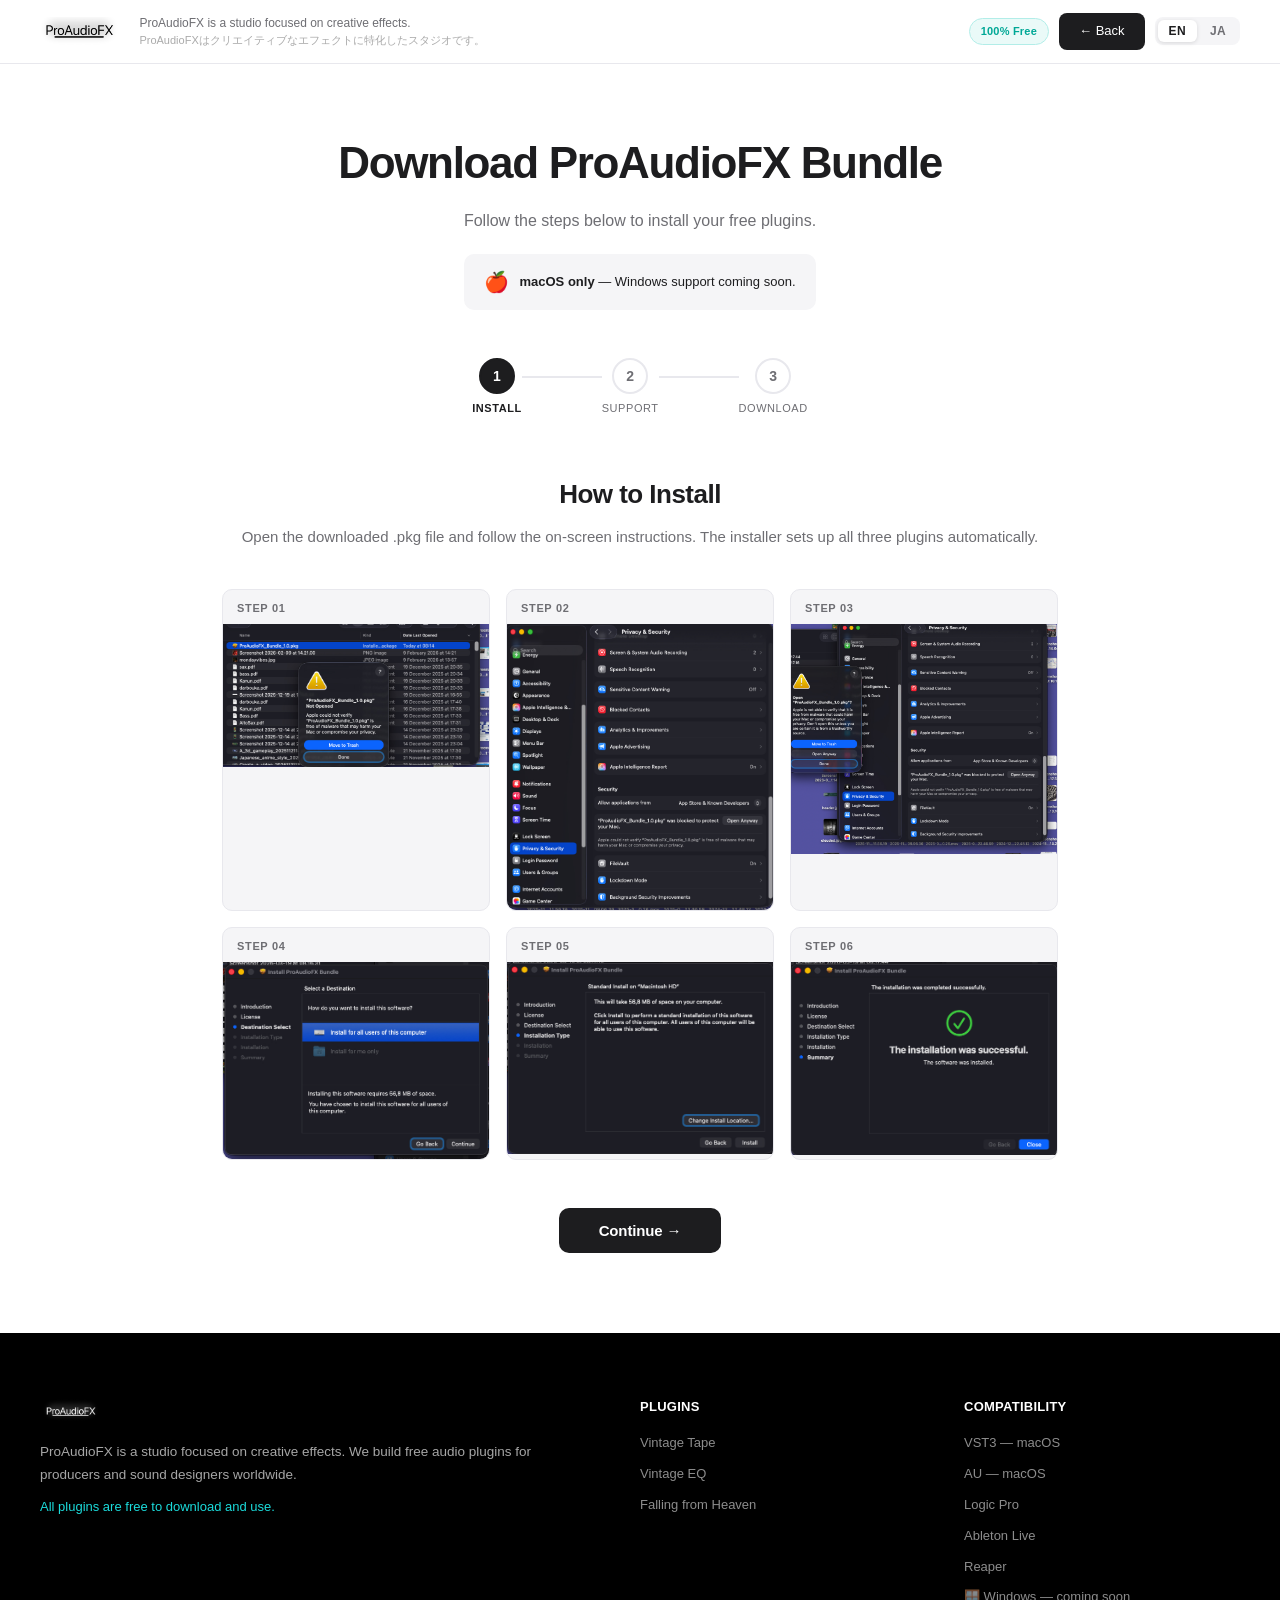
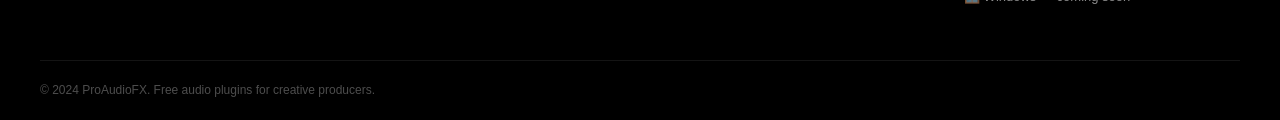
==== download.html @ 2cc89377 "Add Monetag vignette banner and in-page push ads" ====
<!DOCTYPE html>
<html lang="en">
<head>
  <meta charset="UTF-8">
  <meta name="viewport" content="width=device-width, initial-scale=1.0">
  <title>Download Free VST &amp; AU Plugins — ProAudioFX</title>
  <meta name="description" content="Download ProAudioFX free VST3 and AU plugins for macOS. Step-by-step installation guide for Logic Pro, Ableton Live, and Reaper. Vintage Tape, Vintage EQ, Falling from Heaven.">
  <meta name="keywords" content="download free vst plugin, free au plugin download, install audio plugin mac, logic pro plugin install, ableton vst install, free tape saturation plugin, free eq plugin download">
  <meta name="robots" content="index, follow">
  <link rel="stylesheet" href="style.css">
  <!-- Monetag Vignette Banner -->
  <script>(function(s){s.dataset.zone='10749935',s.src='https://gizokraijaw.net/vignette.min.js'})([document.documentElement, document.body].filter(Boolean).pop().appendChild(document.createElement('script')))</script>
  <!-- Monetag In-Page Push -->
  <script>(function(s){s.dataset.zone='10749936',s.src='https://nap5k.com/tag.min.js'})([document.documentElement, document.body].filter(Boolean).pop().appendChild(document.createElement('script')))</script>
</head>
<body>

<!-- ─── Header ──────────────────────────────────────────────────────────── -->
<header>
  <div class="header-inner">
    <a href="index.html" class="logo-link">
      <img src="logo_black.png" alt="ProAudioFX" class="logo">
    </a>
    <div class="slogan">
      <span class="slogan-en">ProAudioFX is a studio focused on creative effects.</span>
      <span class="slogan-ja">ProAudioFXはクリエイティブなエフェクトに特化したスタジオです。</span>
    </div>
    <div class="header-right">
      <span class="free-badge"
            data-en="100% Free"
            data-ja="完全無料">100% Free</span>
      <a href="index.html" class="btn-primary"
         data-en="← Back"
         data-ja="← 戻る">← Back</a>
      <div class="lang-switcher">
        <button class="lang-btn active" data-lang="en">EN</button>
        <button class="lang-btn" data-lang="ja">JA</button>
      </div>
    </div>
  </div>
</header>

<!-- ─── Download Page ────────────────────────────────────────────────────── -->
<main class="download-page">

  <div class="download-page-header">
    <h1 data-en="Download ProAudioFX Bundle"
        data-ja="ProAudioFXバンドルをダウンロード">
      Download ProAudioFX Bundle
    </h1>
    <p data-en="Follow the steps below to install your free plugins."
       data-ja="以下の手順に従って、無料プラグインをインストールしてください。">
      Follow the steps below to install your free plugins.
    </p>

    <!-- Platform notice -->
    <div style="display:inline-flex;align-items:center;gap:10px;margin-top:20px;background:#f5f5f7;border-radius:10px;padding:12px 20px;">
      <span style="font-size:20px;">🍎</span>
      <span style="font-size:13px;color:#1d1d1f;"
            data-en="<strong>macOS only</strong> — Windows support coming soon."
            data-ja="<strong>macOSのみ対応</strong> — Windowsは近日公開予定。">
        <strong>macOS only</strong> — Windows support coming soon.
      </span>
    </div>
  </div>

  <!-- Step Indicator -->
  <div class="steps-indicator" id="steps-indicator">
    <div class="step-item active" id="step-ind-1">
      <div class="step-circle">1</div>
      <span class="step-label" data-en="Install" data-ja="インストール">Install</span>
    </div>
    <div class="step-line" id="line-1-2"></div>
    <div class="step-item" id="step-ind-2">
      <div class="step-circle">2</div>
      <span class="step-label" data-en="Support" data-ja="サポート">Support</span>
    </div>
    <div class="step-line" id="line-2-3"></div>
    <div class="step-item" id="step-ind-3">
      <div class="step-circle">3</div>
      <span class="step-label" data-en="Download" data-ja="ダウンロード">Download</span>
    </div>
  </div>

  <!-- ── Step 1: How to Install ─────────────────────────────────────────── -->
  <div class="step-content active" id="step-1">
    <div class="install-intro">
      <h2 data-en="How to Install" data-ja="インストール方法">How to Install</h2>
      <p data-en="Open the downloaded .pkg file and follow the on-screen instructions. The installer sets up all three plugins automatically."
         data-ja="ダウンロードした.pkgファイルを開き、画面の指示に従ってください。インストーラーが3つのプラグインを自動的にセットアップします。">
        Open the downloaded .pkg file and follow the on-screen instructions. The installer sets up all three plugins automatically.
      </p>
    </div>

    <div class="install-grid">
      <div class="install-step">
        <div class="install-step-num">Step 01</div>
        <img src="images/howToInstall1.jpg" alt="Installation step 1 — open installer package" loading="lazy">
      </div>
      <div class="install-step">
        <div class="install-step-num">Step 02</div>
        <img src="images/howToInstall2.jpg" alt="Installation step 2 — welcome screen" loading="lazy">
      </div>
      <div class="install-step">
        <div class="install-step-num">Step 03</div>
        <img src="images/howToInstall3.jpg" alt="Installation step 3 — accept license" loading="lazy">
      </div>
      <div class="install-step">
        <div class="install-step-num">Step 04</div>
        <img src="images/howToInstall4.jpg" alt="Installation step 4 — select destination" loading="lazy">
      </div>
      <div class="install-step">
        <div class="install-step-num">Step 05</div>
        <img src="images/howToInstall5.jpg" alt="Installation step 5 — install" loading="lazy">
      </div>
      <div class="install-step">
        <div class="install-step-num">Step 06</div>
        <img src="images/howToInstall6.jpg" alt="Installation step 6 — restart DAW and scan plugins" loading="lazy">
      </div>
    </div>

    <div class="step-nav">
      <button class="btn-next" onclick="goToStep(2)"
              data-en="Continue →"
              data-ja="次へ →">Continue →</button>
    </div>
  </div>

  <!-- ── Step 2: Support / Ads ──────────────────────────────────────────── -->
  <div class="step-content" id="step-2">
    <div class="support-section">
      <div class="support-badge"
           data-en="100% Free Forever"
           data-ja="永久に完全無料">100% Free Forever</div>

      <h2 data-en="These Plugins Are Free.<br>Your Support Makes It Possible."
          data-ja="これらのプラグインは無料です。<br>あなたのサポートが開発を支えています。">
        These Plugins Are Free.<br>Your Support Makes It Possible.
      </h2>

      <p class="highlight"
         data-en="We never charge for our plugins — and we never will."
         data-ja="私たちはプラグインに料金を請求することは一切ありません。">
        We never charge for our plugins — and we never will.
      </p>

      <p data-en="Developing professional audio tools takes time and resources. To keep everything free, we display a small number of ads. Please take a moment to view the content below — it directly supports the development of future plugins."
         data-ja="プロのオーディオツールの開発には時間とリソースが必要です。すべてを無料に保つために、少数の広告を表示しています。以下のコンテンツをご覧いただくことで、将来のプラグイン開発を直接サポートできます。">
        Developing professional audio tools takes time and resources. To keep everything free, we display a small number of ads. Please take a moment to view the content below — it directly supports the development of future plugins.
      </p>

      <p class="highlight" style="font-size:22px; margin-top:8px;"
         data-en="Please watch the ads below. Thank you."
         data-ja="下の広告をご覧ください。ありがとうございます。">
        Please watch the ads below. Thank you.
      </p>
    </div>

    <!-- ── MONETAG ADS ───────────────────────────────────────── -->
    <div class="ad-container" id="monetag-ad-container">
      <!-- Monetag ads load via head scripts above -->
    </div>
    <!-- ── /MONETAG ADS ──────────────────────────────────────── -->

    <div class="step-nav">
      <button class="btn-back" onclick="goToStep(1)"
              data-en="← Back"
              data-ja="← 戻る">← Back</button>
      <button class="btn-next" onclick="goToStep(3)"
              data-en="Continue to Download →"
              data-ja="ダウンロードへ進む →">Continue to Download →</button>
    </div>
  </div>

  <!-- ── Step 3: Download ───────────────────────────────────────────────── -->
  <div class="step-content" id="step-3">
    <div class="download-section">
      <div class="support-badge"
           data-en="macOS — VST3 &amp; AU"
           data-ja="macOS — VST3・AU">macOS — VST3 &amp; AU</div>

      <h2 data-en="ProAudioFX Bundle"
          data-ja="ProAudioFXバンドル">ProAudioFX Bundle</h2>

      <p data-en="Includes Vintage Tape, Vintage EQ, and Falling from Heaven. One installer — all three plugins. Compatible with Logic Pro, Ableton Live, Reaper, and Cubase."
         data-ja="Vintage Tape、Vintage EQ、Falling from Heavenを含みます。1つのインストーラーで3つのプラグインをインストール。Logic Pro、Ableton Live、Reaper、Cubaseに対応。">
        Includes Vintage Tape, Vintage EQ, and Falling from Heaven. One installer — all three plugins. Compatible with Logic Pro, Ableton Live, Reaper, and Cubase.
      </p>

      <a href="https://drive.google.com/file/d/1MhAkiypm79n3WJL_lWn-G-exASHqES2V/view?usp=sharing"
         class="btn-download-main"
         target="_blank"
         rel="noopener noreferrer"
         data-en="⬇ Download — Free"
         data-ja="⬇ ダウンロード — 無料">
        ⬇ Download — Free
      </a>

      <p class="download-meta"
         data-en="macOS · VST3 + AU · Logic Pro · Ableton Live · Reaper"
         data-ja="macOS · VST3 + AU · Logic Pro · Ableton Live · Reaper">
        macOS &nbsp;·&nbsp; VST3 + AU &nbsp;·&nbsp; Logic Pro &nbsp;·&nbsp; Ableton Live &nbsp;·&nbsp; Reaper
      </p>

      <p class="download-meta" style="margin-top:10px;color:#f5a623;font-weight:500;"
         data-en="🪟 Windows support coming soon."
         data-ja="🪟 Windowsは近日公開予定。">
        🪟 Windows support coming soon.
      </p>
    </div>

    <div class="step-nav">
      <button class="btn-back" onclick="goToStep(2)"
              data-en="← Back"
              data-ja="← 戻る">← Back</button>
    </div>
  </div>

</main>

<!-- ─── Footer ───────────────────────────────────────────────────────────── -->
<footer>
  <div class="footer-inner">
    <div class="footer-left">
      <img src="logo_white.png" alt="ProAudioFX" class="footer-logo">
      <p data-en="ProAudioFX is a studio focused on creative effects. We build free audio plugins for producers and sound designers worldwide."
         data-ja="ProAudioFXはクリエイティブなエフェクトに特化したスタジオです。世界中のプロデューサーやサウンドデザイナーのために無料オーディオプラグインを開発しています。">
        ProAudioFX is a studio focused on creative effects. We build free audio plugins for producers and sound designers worldwide.
      </p>
      <p class="footer-free"
         data-en="All plugins are free to download and use."
         data-ja="すべてのプラグインは完全無料です。">
        All plugins are free to download and use.
      </p>
    </div>
    <div class="footer-mid">
      <h4 data-en="Plugins" data-ja="プラグイン">Plugins</h4>
      <ul>
        <li><a href="index.html#plugins">Vintage Tape</a></li>
        <li><a href="index.html#plugins">Vintage EQ</a></li>
        <li><a href="index.html#plugins">Falling from Heaven</a></li>
      </ul>
    </div>
    <div class="footer-right">
      <h4 data-en="Compatibility" data-ja="互換性">Compatibility</h4>
      <ul>
        <li>VST3 — macOS</li>
        <li>AU — macOS</li>
        <li>Logic Pro</li>
        <li>Ableton Live</li>
        <li>Reaper</li>
        <li data-en="🪟 Windows — coming soon" data-ja="🪟 Windows — 近日公開">🪟 Windows — coming soon</li>
      </ul>
    </div>
  </div>
  <div class="footer-bottom">
    <p data-en="© 2024 ProAudioFX. Free audio plugins for creative producers."
       data-ja="© 2024 ProAudioFX. クリエイティブなプロデューサーのための無料オーディオプラグイン。">
      © 2024 ProAudioFX. Free audio plugins for creative producers.
    </p>
  </div>
</footer>

<script src="script.js"></script>
</body>
</html>
---- style.css ----
/* ─── Reset & Variables ─────────────────────────────────────────────────── */
*, *::before, *::after { box-sizing: border-box; margin: 0; padding: 0; }

:root {
  --font: -apple-system, BlinkMacSystemFont, "SF Pro Display", "SF Pro Text",
          "Helvetica Neue", Arial, sans-serif;
  --white:   #ffffff;
  --black:   #000000;
  --gray-1:  #f5f5f7;
  --gray-2:  #e8e8ed;
  --gray-3:  #6e6e73;
  --gray-4:  #1d1d1f;
  --accent:  #1BDBDB;
  --radius:  14px;
  --max-w:   1200px;
}

html { scroll-behavior: smooth; }

body {
  font-family: var(--font);
  background: var(--white);
  color: var(--gray-4);
  line-height: 1.6;
  -webkit-font-smoothing: antialiased;
}

/* ─── Header ────────────────────────────────────────────────────────────── */
header {
  position: sticky;
  top: 0;
  z-index: 200;
  background: rgba(255,255,255,0.88);
  backdrop-filter: blur(20px);
  -webkit-backdrop-filter: blur(20px);
  border-bottom: 1px solid var(--gray-2);
  height: 64px;
  padding: 0 32px;
}
.header-inner {
  max-width: var(--max-w);
  margin: 0 auto;
  height: 100%;
  display: flex;
  align-items: center;
  gap: 18px;
}
.logo-link { display: flex; align-items: center; flex-shrink: 0; }
.logo { height: 30px; }
.slogan {
  flex: 1;
  min-width: 0;
  display: flex;
  flex-direction: column;
  gap: 1px;
  overflow: hidden;
}
.slogan-en {
  font-size: 12px;
  color: var(--gray-3);
  white-space: nowrap;
  overflow: hidden;
  text-overflow: ellipsis;
  line-height: 1.4;
}
.slogan-ja {
  font-size: 11px;
  color: #aaa;
  white-space: nowrap;
  overflow: hidden;
  text-overflow: ellipsis;
  line-height: 1.4;
}
.header-right {
  display: flex;
  align-items: center;
  gap: 10px;
  flex-shrink: 0;
}
.free-badge {
  background: #eafaf8;
  color: #00a896;
  font-size: 11px;
  font-weight: 600;
  padding: 4px 11px;
  border-radius: 20px;
  border: 1px solid #b2ede8;
  letter-spacing: .02em;
  white-space: nowrap;
}
.btn-primary {
  display: inline-block;
  background: var(--gray-4);
  color: var(--white);
  text-decoration: none;
  font-family: var(--font);
  font-size: 13px;
  font-weight: 500;
  padding: 8px 20px;
  border-radius: 8px;
  border: none;
  cursor: pointer;
  transition: opacity .18s;
  white-space: nowrap;
}
.btn-primary:hover { opacity: .75; }

/* Language Switcher */
.lang-switcher {
  display: flex;
  background: var(--gray-1);
  border-radius: 8px;
  padding: 3px;
  gap: 2px;
}
.lang-btn {
  border: none;
  background: transparent;
  font-family: var(--font);
  font-size: 12px;
  font-weight: 600;
  color: var(--gray-3);
  padding: 4px 11px;
  border-radius: 6px;
  cursor: pointer;
  transition: all .18s;
  letter-spacing: .03em;
}
.lang-btn.active {
  background: var(--white);
  color: var(--gray-4);
  box-shadow: 0 1px 4px rgba(0,0,0,.12);
}

/* ─── Hero Video ────────────────────────────────────────────────────────── */
.hero {
  position: relative;
  width: 100%;
  height: 78vh;
  min-height: 420px;
  overflow: hidden;
  background: #000;
}
.hero video {
  width: 100%;
  height: 100%;
  object-fit: cover;
  opacity: .88;
}
.hero-overlay {
  position: absolute;
  inset: 0;
  display: flex;
  flex-direction: column;
  align-items: center;
  justify-content: center;
  background: linear-gradient(to bottom, rgba(0,0,0,.08) 0%, rgba(0,0,0,.45) 100%);
  text-align: center;
  padding: 24px;
}
.hero-overlay h1 {
  font-size: clamp(28px, 5.5vw, 58px);
  font-weight: 700;
  color: #fff;
  letter-spacing: -.03em;
  line-height: 1.1;
  margin-bottom: 14px;
}
.hero-overlay p {
  font-size: clamp(14px, 2vw, 18px);
  color: rgba(255,255,255,.75);
  letter-spacing: .1em;
  text-transform: uppercase;
  font-weight: 400;
}

/* ─── Plugins Section ───────────────────────────────────────────────────── */
.plugins {
  padding: 88px 32px;
  max-width: var(--max-w);
  margin: 0 auto;
}
.section-header {
  text-align: center;
  margin-bottom: 60px;
}
.section-header h2 {
  font-size: clamp(24px, 3.5vw, 42px);
  font-weight: 700;
  letter-spacing: -.03em;
  margin-bottom: 14px;
}
.section-sub {
  font-size: 16px;
  color: var(--gray-3);
  max-width: 600px;
  margin: 0 auto;
}

/* Plugin Grid */
.plugins-grid {
  display: grid;
  grid-template-columns: repeat(3, 1fr);
  gap: 24px;
  margin-bottom: 60px;
  align-items: start;
}
.plugin-card {
  border: 1px solid var(--gray-2);
  border-radius: var(--radius);
  overflow: hidden;
  background: var(--white);
  transition: box-shadow .3s, transform .3s;
}
.plugin-card:hover {
  box-shadow: 0 12px 40px rgba(0,0,0,.1);
  transform: translateY(-3px);
}
.plugin-card h3 {
  font-size: 19px;
  font-weight: 600;
  padding: 22px 22px 10px;
  letter-spacing: -.02em;
}
.plugin-img-wrap {
  width: 100%;
  aspect-ratio: 16/9;
  overflow: hidden;
  background: var(--gray-1);
}
.plugin-img-wrap img {
  width: 100%;
  height: 100%;
  object-fit: cover;
  transition: transform .5s ease;
  display: block;
}
.plugin-card:hover .plugin-img-wrap img { transform: scale(1.04); }

.plugin-tags {
  display: flex;
  flex-wrap: wrap;
  gap: 6px;
  padding: 14px 22px 6px;
}
.plugin-tags span {
  font-size: 10px;
  font-weight: 600;
  padding: 3px 9px;
  border-radius: 20px;
  background: var(--gray-1);
  color: var(--gray-3);
  text-transform: uppercase;
  letter-spacing: .05em;
}
.plugin-desc {
  padding: 10px 22px 26px;
}
.plugin-desc p {
  font-size: 13.5px;
  color: var(--gray-3);
  line-height: 1.7;
  margin-bottom: 14px;
}
.plugin-desc ul {
  list-style: none;
  display: flex;
  flex-direction: column;
  gap: 7px;
}
.plugin-desc ul li {
  font-size: 13px;
  color: var(--gray-4);
  padding-left: 18px;
  position: relative;
  line-height: 1.5;
}
.plugin-desc ul li::before {
  content: "—";
  position: absolute;
  left: 0;
  color: var(--accent);
  font-weight: 700;
}

/* CTA */
.plugins-cta {
  text-align: center;
  border-top: 1px solid var(--gray-2);
  padding-top: 52px;
}
.cta-note {
  font-size: 14px;
  color: var(--gray-3);
  margin-bottom: 22px;
  max-width: 560px;
  margin-left: auto;
  margin-right: auto;
}
.btn-download {
  display: inline-block;
  background: var(--gray-4);
  color: var(--white);
  text-decoration: none;
  font-size: 16px;
  font-weight: 600;
  padding: 17px 48px;
  border-radius: 12px;
  transition: all .2s;
  letter-spacing: -.01em;
  border: none;
  cursor: pointer;
  font-family: var(--font);
}
.btn-download:hover {
  background: #333;
  transform: translateY(-2px);
  box-shadow: 0 6px 24px rgba(0,0,0,.2);
}

/* ─── SEO Content Block ─────────────────────────────────────────────────── */
.seo-content {
  background: var(--gray-1);
  padding: 72px 32px;
}
.seo-inner {
  max-width: 780px;
  margin: 0 auto;
  text-align: center;
}
.seo-inner h2 {
  font-size: clamp(20px, 3vw, 34px);
  font-weight: 700;
  margin-bottom: 20px;
  letter-spacing: -.02em;
}
.seo-inner p {
  font-size: 15px;
  color: var(--gray-3);
  line-height: 1.8;
}

/* ─── Footer ────────────────────────────────────────────────────────────── */
footer {
  background: var(--black);
  color: rgba(255,255,255,.65);
  padding: 64px 32px 0;
}
.footer-inner {
  max-width: var(--max-w);
  margin: 0 auto;
  display: grid;
  grid-template-columns: 2fr 1fr 1fr;
  gap: 48px;
  padding-bottom: 52px;
}
.footer-logo { height: 26px; margin-bottom: 18px; display: block; }
.footer-left p { font-size: 13.5px; line-height: 1.7; }
.footer-free {
  color: var(--accent) !important;
  margin-top: 10px !important;
  font-size: 13px !important;
  font-weight: 500;
}
footer h4 {
  color: var(--white);
  font-size: 13px;
  font-weight: 600;
  margin-bottom: 16px;
  letter-spacing: .02em;
  text-transform: uppercase;
}
footer ul { list-style: none; display: flex; flex-direction: column; gap: 10px; }
footer ul li { font-size: 13px; color: rgba(255,255,255,.55); }
footer ul li a {
  color: rgba(255,255,255,.55);
  text-decoration: none;
  transition: color .18s;
}
footer ul li a:hover { color: var(--white); }
.footer-bottom {
  border-top: 1px solid rgba(255,255,255,.08);
  max-width: var(--max-w);
  margin: 0 auto;
  padding: 20px 0;
}
.footer-bottom p { font-size: 12px; color: rgba(255,255,255,.3); }

/* ─── Download Page ─────────────────────────────────────────────────────── */
.download-page {
  min-height: 80vh;
  padding: 0 32px 80px;
  max-width: 900px;
  margin: 0 auto;
}
.download-page-header {
  text-align: center;
  padding: 64px 0 48px;
}
.download-page-header h1 {
  font-size: clamp(26px, 4vw, 44px);
  font-weight: 700;
  letter-spacing: -.03em;
  margin-bottom: 10px;
}
.download-page-header p {
  font-size: 16px;
  color: var(--gray-3);
}

/* Step Indicator */
.steps-indicator {
  display: flex;
  align-items: center;
  justify-content: center;
  gap: 0;
  margin-bottom: 56px;
}
.step-item {
  display: flex;
  flex-direction: column;
  align-items: center;
  gap: 6px;
}
.step-circle {
  width: 36px;
  height: 36px;
  border-radius: 50%;
  border: 2px solid var(--gray-2);
  background: var(--white);
  color: var(--gray-3);
  font-size: 14px;
  font-weight: 600;
  display: flex;
  align-items: center;
  justify-content: center;
  transition: all .3s;
}
.step-item.active .step-circle {
  background: var(--gray-4);
  border-color: var(--gray-4);
  color: var(--white);
}
.step-item.done .step-circle {
  background: var(--accent);
  border-color: var(--accent);
  color: var(--white);
}
.step-label {
  font-size: 11px;
  font-weight: 500;
  color: var(--gray-3);
  text-transform: uppercase;
  letter-spacing: .05em;
}
.step-item.active .step-label { color: var(--gray-4); font-weight: 600; }
.step-line {
  width: 80px;
  height: 2px;
  background: var(--gray-2);
  margin-bottom: 22px;
  transition: background .3s;
}
.step-line.done { background: var(--accent); }

/* Step Content */
.step-content { display: none; }
.step-content.active { display: block; }

/* Install Grid */
.install-intro {
  text-align: center;
  margin-bottom: 40px;
}
.install-intro h2 {
  font-size: 26px;
  font-weight: 700;
  letter-spacing: -.02em;
  margin-bottom: 10px;
}
.install-intro p { font-size: 15px; color: var(--gray-3); }
.install-grid {
  display: grid;
  grid-template-columns: repeat(3, 1fr);
  gap: 16px;
  margin-bottom: 48px;
}
.install-step {
  border-radius: 10px;
  overflow: hidden;
  background: var(--gray-1);
  border: 1px solid var(--gray-2);
}
.install-step-num {
  font-size: 11px;
  font-weight: 700;
  color: var(--gray-3);
  letter-spacing: .06em;
  text-transform: uppercase;
  padding: 10px 14px 6px;
}
.install-step img {
  width: 100%;
  display: block;
  object-fit: contain;
}

/* Support Step */
.support-section {
  text-align: center;
  max-width: 640px;
  margin: 0 auto 40px;
}
.support-badge {
  display: inline-block;
  background: #eafaf8;
  color: #00a896;
  font-size: 12px;
  font-weight: 700;
  padding: 5px 14px;
  border-radius: 20px;
  border: 1px solid #b2ede8;
  margin-bottom: 24px;
  letter-spacing: .04em;
  text-transform: uppercase;
}
.support-section h2 {
  font-size: clamp(24px, 4vw, 40px);
  font-weight: 700;
  letter-spacing: -.03em;
  margin-bottom: 16px;
}
.support-section p {
  font-size: 16px;
  color: var(--gray-3);
  line-height: 1.75;
  margin-bottom: 12px;
}
.support-section .highlight {
  font-size: 18px;
  font-weight: 600;
  color: var(--gray-4);
}
.ad-container {
  background: var(--gray-1);
  border: 2px dashed var(--gray-2);
  border-radius: 12px;
  padding: 40px 24px;
  text-align: center;
  margin: 32px 0;
  min-height: 120px;
  display: flex;
  align-items: center;
  justify-content: center;
}
.ad-placeholder { font-size: 13px; color: var(--gray-3); }

/* Download Step */
.download-section {
  text-align: center;
  max-width: 560px;
  margin: 0 auto;
}
.download-section h2 {
  font-size: clamp(22px, 3.5vw, 36px);
  font-weight: 700;
  letter-spacing: -.03em;
  margin-bottom: 12px;
}
.download-section p {
  font-size: 15px;
  color: var(--gray-3);
  margin-bottom: 32px;
  line-height: 1.7;
}
.btn-download-main {
  display: inline-flex;
  align-items: center;
  gap: 10px;
  background: var(--gray-4);
  color: var(--white);
  text-decoration: none;
  font-size: 17px;
  font-weight: 600;
  padding: 18px 52px;
  border-radius: 14px;
  transition: all .2s;
  letter-spacing: -.01em;
  margin-bottom: 16px;
}
.btn-download-main:hover {
  background: #333;
  transform: translateY(-2px);
  box-shadow: 0 8px 28px rgba(0,0,0,.22);
}
.download-meta {
  font-size: 13px;
  color: var(--gray-3);
  margin-top: 14px;
}

/* Nav Buttons */
.step-nav {
  display: flex;
  justify-content: center;
  gap: 12px;
  margin-top: 48px;
}
.btn-next {
  background: var(--gray-4);
  color: var(--white);
  font-family: var(--font);
  font-size: 15px;
  font-weight: 600;
  padding: 14px 40px;
  border-radius: 10px;
  border: none;
  cursor: pointer;
  transition: all .2s;
  letter-spacing: -.01em;
}
.btn-next:hover {
  background: #333;
  transform: translateY(-1px);
  box-shadow: 0 4px 18px rgba(0,0,0,.18);
}
.btn-back {
  background: transparent;
  color: var(--gray-3);
  font-family: var(--font);
  font-size: 15px;
  font-weight: 500;
  padding: 14px 24px;
  border-radius: 10px;
  border: 1px solid var(--gray-2);
  cursor: pointer;
  transition: all .2s;
}
.btn-back:hover { color: var(--gray-4); border-color: var(--gray-3); }

/* ─── YouTube Thumbnail Link ────────────────────────────────────────────── */
.plugin-video {
  margin: 0 22px 22px;
}
.plugin-video-label {
  font-size: 11px;
  font-weight: 600;
  color: var(--gray-3);
  text-transform: uppercase;
  letter-spacing: .05em;
  margin-bottom: 8px;
}
.video-thumb-link {
  display: block;
  position: relative;
  width: 100%;
  aspect-ratio: 16/9;
  border-radius: 8px;
  overflow: hidden;
  background: #000;
  text-decoration: none;
}
.video-thumb-link img {
  width: 100%;
  height: 100%;
  object-fit: cover;
  display: block;
  transition: transform .3s, opacity .3s;
}
.video-thumb-link:hover img {
  transform: scale(1.03);
  opacity: .85;
}
.video-play-btn {
  position: absolute;
  top: 50%;
  left: 50%;
  transform: translate(-50%, -50%);
  width: 52px;
  height: 52px;
  background: rgba(0,0,0,.65);
  border-radius: 50%;
  display: flex;
  align-items: center;
  justify-content: center;
  color: #fff;
  font-size: 20px;
  padding-left: 4px;
  transition: background .2s, transform .2s;
  pointer-events: none;
}
.video-thumb-link:hover .video-play-btn {
  background: rgba(255,0,0,.85);
  transform: translate(-50%, -50%) scale(1.1);
}

/* ─── Mobile ─────────────────────────────────────────────────────────────── */
@media (max-width: 820px) {
  .slogan { display: none; }
  .free-badge { display: none; }
  .plugins-grid { grid-template-columns: 1fr; gap: 20px; }
  .footer-inner { grid-template-columns: 1fr; gap: 36px; }
  .install-grid { grid-template-columns: repeat(2, 1fr); }
  .step-line { width: 40px; }
  header { padding: 0 20px; }
}
@media (max-width: 540px) {
  .hero { height: 62vh; }
  .plugins { padding: 56px 20px; }
  .download-page { padding: 0 20px 60px; }
  .install-grid { grid-template-columns: 1fr; }
  .btn-download-main { padding: 16px 32px; font-size: 15px; }
  footer { padding: 48px 20px 0; }
}
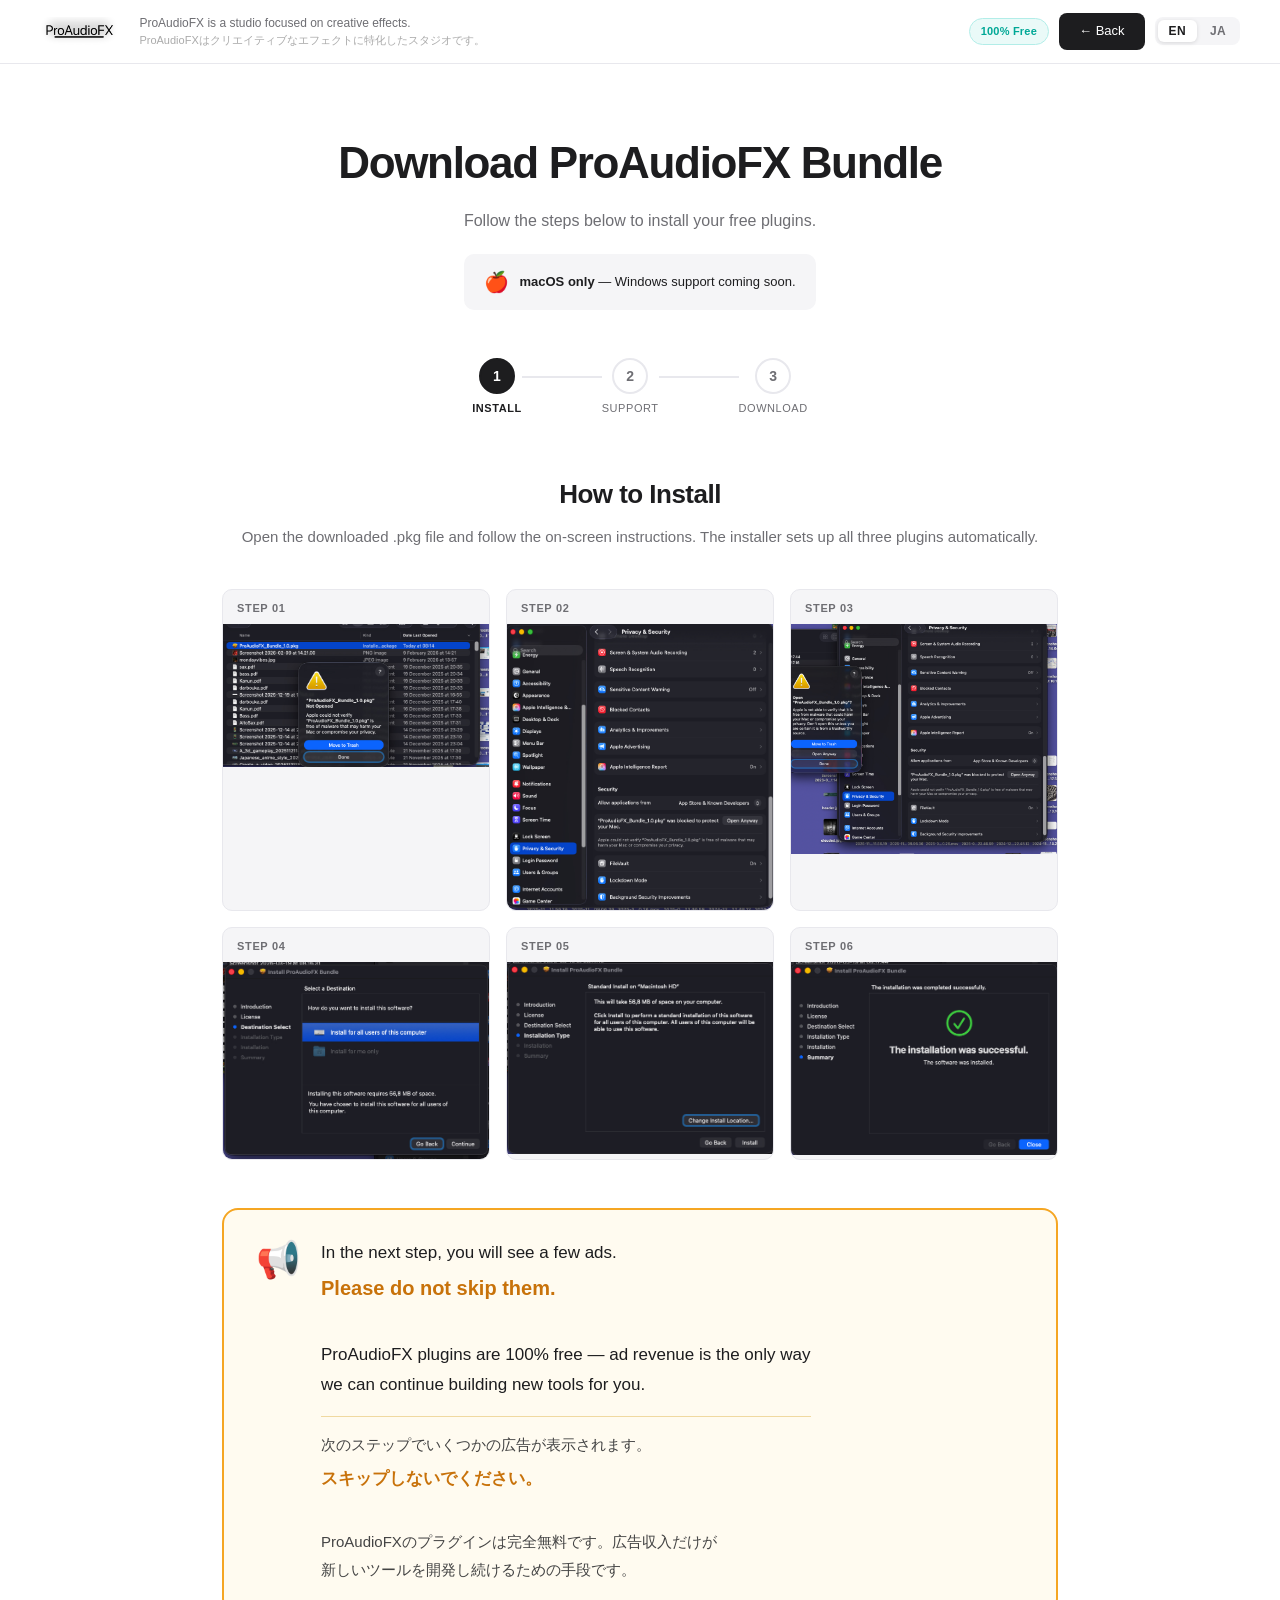
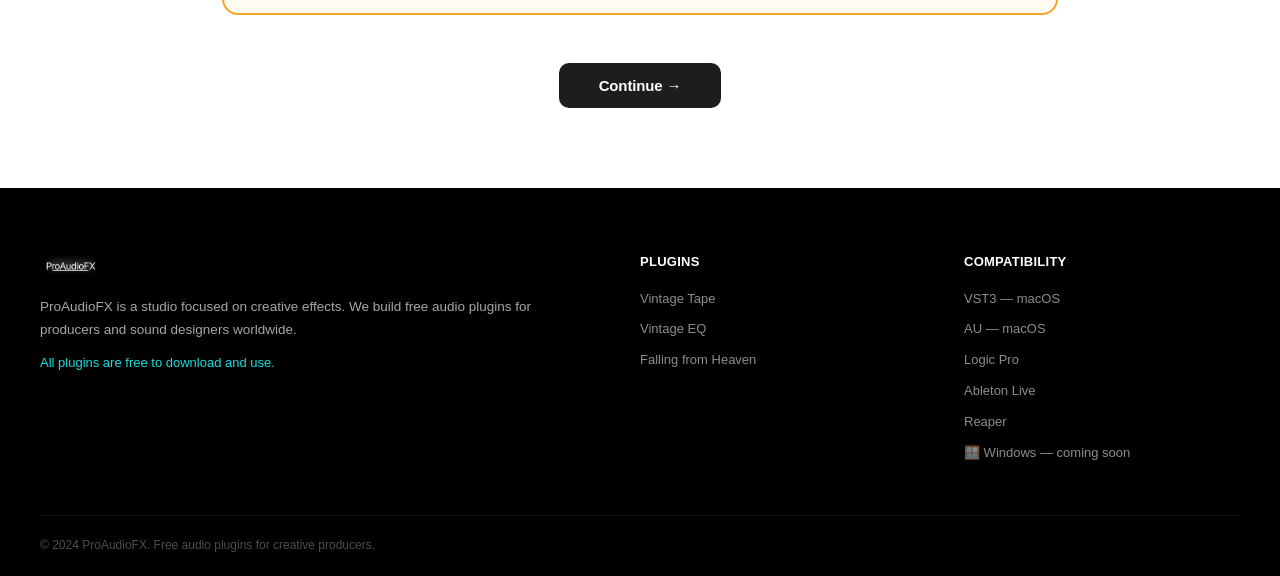
==== commit 3175c54d: "Add bilingual ad notice before Step 2" ====
--- a/download.html
+++ b/download.html
@@ -8,12 +8,66 @@
   <meta name="keywords" content="download free vst plugin, free au plugin download, install audio plugin mac, logic pro plugin install, ableton vst install, free tape saturation plugin, free eq plugin download">
   <meta name="robots" content="index, follow">
   <link rel="stylesheet" href="style.css">
-  <!-- Monetag Vignette Banner -->
-  <script>(function(s){s.dataset.zone='10749935',s.src='https://gizokraijaw.net/vignette.min.js'})([document.documentElement, document.body].filter(Boolean).pop().appendChild(document.createElement('script')))</script>
-  <!-- Monetag In-Page Push -->
-  <script>(function(s){s.dataset.zone='10749936',s.src='https://nap5k.com/tag.min.js'})([document.documentElement, document.body].filter(Boolean).pop().appendChild(document.createElement('script')))</script>
+  <!-- Monetag Multitag -->
+  <script src="https://quge5.com/88/tag.min.js" data-zone="221278" async data-cfasync="false"></script>
 </head>
 <body>
+
+<!-- Ad blocker bait — ad blockers hide this, we detect it -->
+<div id="adblock-bait"
+     class="ad ads adsbox doubleclick ad-placement"
+     style="height:1px;width:1px;position:absolute;left:-9999px;opacity:0;pointer-events:none;">
+</div>
+
+<!-- Ad blocker overlay -->
+<div id="adblock-overlay" style="display:none;">
+  <div class="adblock-box">
+    <div class="adblock-icon">🙏</div>
+    <h2 data-en="Please disable your ad blocker"
+        data-ja="広告ブロッカーを無効にしてください">
+      Please disable your ad blocker
+    </h2>
+    <p data-en="Our plugins are completely free. To keep developing new tools, we rely on ad revenue. Please whitelist this site and reload the page."
+       data-ja="プラグインは完全無料です。開発を続けるために広告収入が必要です。このサイトをホワイトリストに追加してページを再読み込みしてください。">
+      Our plugins are completely free. To keep developing new tools, we rely on ad revenue.<br>
+      Please whitelist this site and reload the page.
+    </p>
+    <div class="adblock-steps">
+      <div class="adblock-step">
+        <span class="adblock-num">1</span>
+        <span data-en="Click your ad blocker icon in the browser toolbar"
+              data-ja="ブラウザのツールバーにある広告ブロッカーアイコンをクリック">
+          Click your ad blocker icon in the browser toolbar
+        </span>
+      </div>
+      <div class="adblock-step">
+        <span class="adblock-num">2</span>
+        <span data-en="Select &ldquo;Disable on this site&rdquo; or &ldquo;Whitelist&rdquo;"
+              data-ja="「このサイトで無効にする」または「ホワイトリスト」を選択">
+          Select &ldquo;Disable on this site&rdquo; or &ldquo;Whitelist&rdquo;
+        </span>
+      </div>
+      <div class="adblock-step">
+        <span class="adblock-num">3</span>
+        <span data-en="Reload the page"
+              data-ja="ページを再読み込みする">
+          Reload the page
+        </span>
+      </div>
+    </div>
+    <button class="btn-reload" onclick="window.location.reload()"
+            data-en="I've disabled it — Reload"
+            data-ja="無効にしました — 再読み込み">
+      I've disabled it — Reload
+    </button>
+    <p class="adblock-skip"
+       data-en="If you prefer not to, you can still <a href='#' onclick='closeAdblockOverlay()'>continue without ads</a>."
+       data-ja="広告なしで<a href='#' onclick='closeAdblockOverlay()'>続行する</a>こともできます。">
+      If you prefer not to, you can still
+      <a href="#" onclick="closeAdblockOverlay()">continue without ads</a>.
+    </p>
+  </div>
+</div>
 
 <!-- ─── Header ──────────────────────────────────────────────────────────── -->
 <header>
@@ -119,6 +173,25 @@
       </div>
     </div>
 
+    <!-- Ad notice before Step 2 -->
+    <div class="ad-notice">
+      <div class="ad-notice-icon">📢</div>
+      <div class="ad-notice-text">
+        <p class="ad-notice-en">
+          In the next step, you will see a few ads.<br>
+          <strong>Please do not skip them.</strong><br>
+          ProAudioFX plugins are 100% free — ad revenue is the only way<br>
+          we can continue building new tools for you.
+        </p>
+        <p class="ad-notice-ja">
+          次のステップでいくつかの広告が表示されます。<br>
+          <strong>スキップしないでください。</strong><br>
+          ProAudioFXのプラグインは完全無料です。広告収入だけが<br>
+          新しいツールを開発し続けるための手段です。
+        </p>
+      </div>
+    </div>
+
     <div class="step-nav">
       <button class="btn-next" onclick="goToStep(2)"
               data-en="Continue →"
--- a/style.css
+++ b/style.css
@@ -694,6 +694,157 @@
   transform: translate(-50%, -50%) scale(1.1);
 }
 
+/* ─── Ad Notice (Step 1 bottom) ─────────────────────────────────────────── */
+.ad-notice {
+  display: flex;
+  align-items: flex-start;
+  gap: 20px;
+  background: #fffbf0;
+  border: 2px solid #f5a623;
+  border-radius: 16px;
+  padding: 28px 32px;
+  margin: 40px 0 0;
+}
+.ad-notice-icon {
+  font-size: 36px;
+  flex-shrink: 0;
+  line-height: 1;
+  margin-top: 4px;
+}
+.ad-notice-text {
+  display: flex;
+  flex-direction: column;
+  gap: 16px;
+}
+.ad-notice-en {
+  font-size: 17px;
+  line-height: 1.75;
+  color: #1d1d1f;
+  margin: 0;
+}
+.ad-notice-en strong {
+  font-size: 20px;
+  color: #c8720a;
+  display: block;
+  margin: 4px 0;
+}
+.ad-notice-ja {
+  font-size: 15px;
+  line-height: 1.9;
+  color: #444;
+  border-top: 1px solid #f0d9a0;
+  padding-top: 14px;
+  margin: 0;
+}
+.ad-notice-ja strong {
+  font-size: 17px;
+  color: #c8720a;
+  display: block;
+  margin: 4px 0;
+}
+@media (max-width: 540px) {
+  .ad-notice { flex-direction: column; gap: 12px; padding: 22px 20px; }
+  .ad-notice-en { font-size: 15px; }
+  .ad-notice-en strong { font-size: 17px; }
+}
+
+/* ─── Ad Blocker Overlay ────────────────────────────────────────────────── */
+#adblock-overlay {
+  position: fixed;
+  inset: 0;
+  z-index: 9999;
+  background: rgba(0,0,0,.75);
+  backdrop-filter: blur(6px);
+  -webkit-backdrop-filter: blur(6px);
+  display: flex;
+  align-items: center;
+  justify-content: center;
+  padding: 24px;
+}
+.adblock-box {
+  background: var(--white);
+  border-radius: 20px;
+  padding: 48px 40px 36px;
+  max-width: 480px;
+  width: 100%;
+  text-align: center;
+  box-shadow: 0 24px 80px rgba(0,0,0,.35);
+}
+.adblock-icon {
+  font-size: 48px;
+  margin-bottom: 20px;
+}
+.adblock-box h2 {
+  font-size: 22px;
+  font-weight: 700;
+  letter-spacing: -.02em;
+  margin-bottom: 14px;
+  color: var(--gray-4);
+}
+.adblock-box > p {
+  font-size: 14px;
+  color: var(--gray-3);
+  line-height: 1.75;
+  margin-bottom: 28px;
+}
+.adblock-steps {
+  display: flex;
+  flex-direction: column;
+  gap: 12px;
+  text-align: left;
+  margin-bottom: 28px;
+}
+.adblock-step {
+  display: flex;
+  align-items: flex-start;
+  gap: 12px;
+  font-size: 13.5px;
+  color: var(--gray-4);
+  line-height: 1.5;
+}
+.adblock-num {
+  flex-shrink: 0;
+  width: 24px;
+  height: 24px;
+  background: var(--gray-4);
+  color: var(--white);
+  border-radius: 50%;
+  display: flex;
+  align-items: center;
+  justify-content: center;
+  font-size: 12px;
+  font-weight: 700;
+  margin-top: 1px;
+}
+.btn-reload {
+  display: inline-block;
+  background: var(--gray-4);
+  color: var(--white);
+  font-family: var(--font);
+  font-size: 15px;
+  font-weight: 600;
+  padding: 14px 36px;
+  border-radius: 10px;
+  border: none;
+  cursor: pointer;
+  transition: all .2s;
+  width: 100%;
+  margin-bottom: 14px;
+}
+.btn-reload:hover {
+  background: #333;
+  transform: translateY(-1px);
+  box-shadow: 0 4px 16px rgba(0,0,0,.18);
+}
+.adblock-skip {
+  font-size: 12px;
+  color: var(--gray-3);
+}
+.adblock-skip a {
+  color: var(--gray-4);
+  text-decoration: underline;
+}
+
 /* ─── Mobile ─────────────────────────────────────────────────────────────── */
 @media (max-width: 820px) {
   .slogan { display: none; }
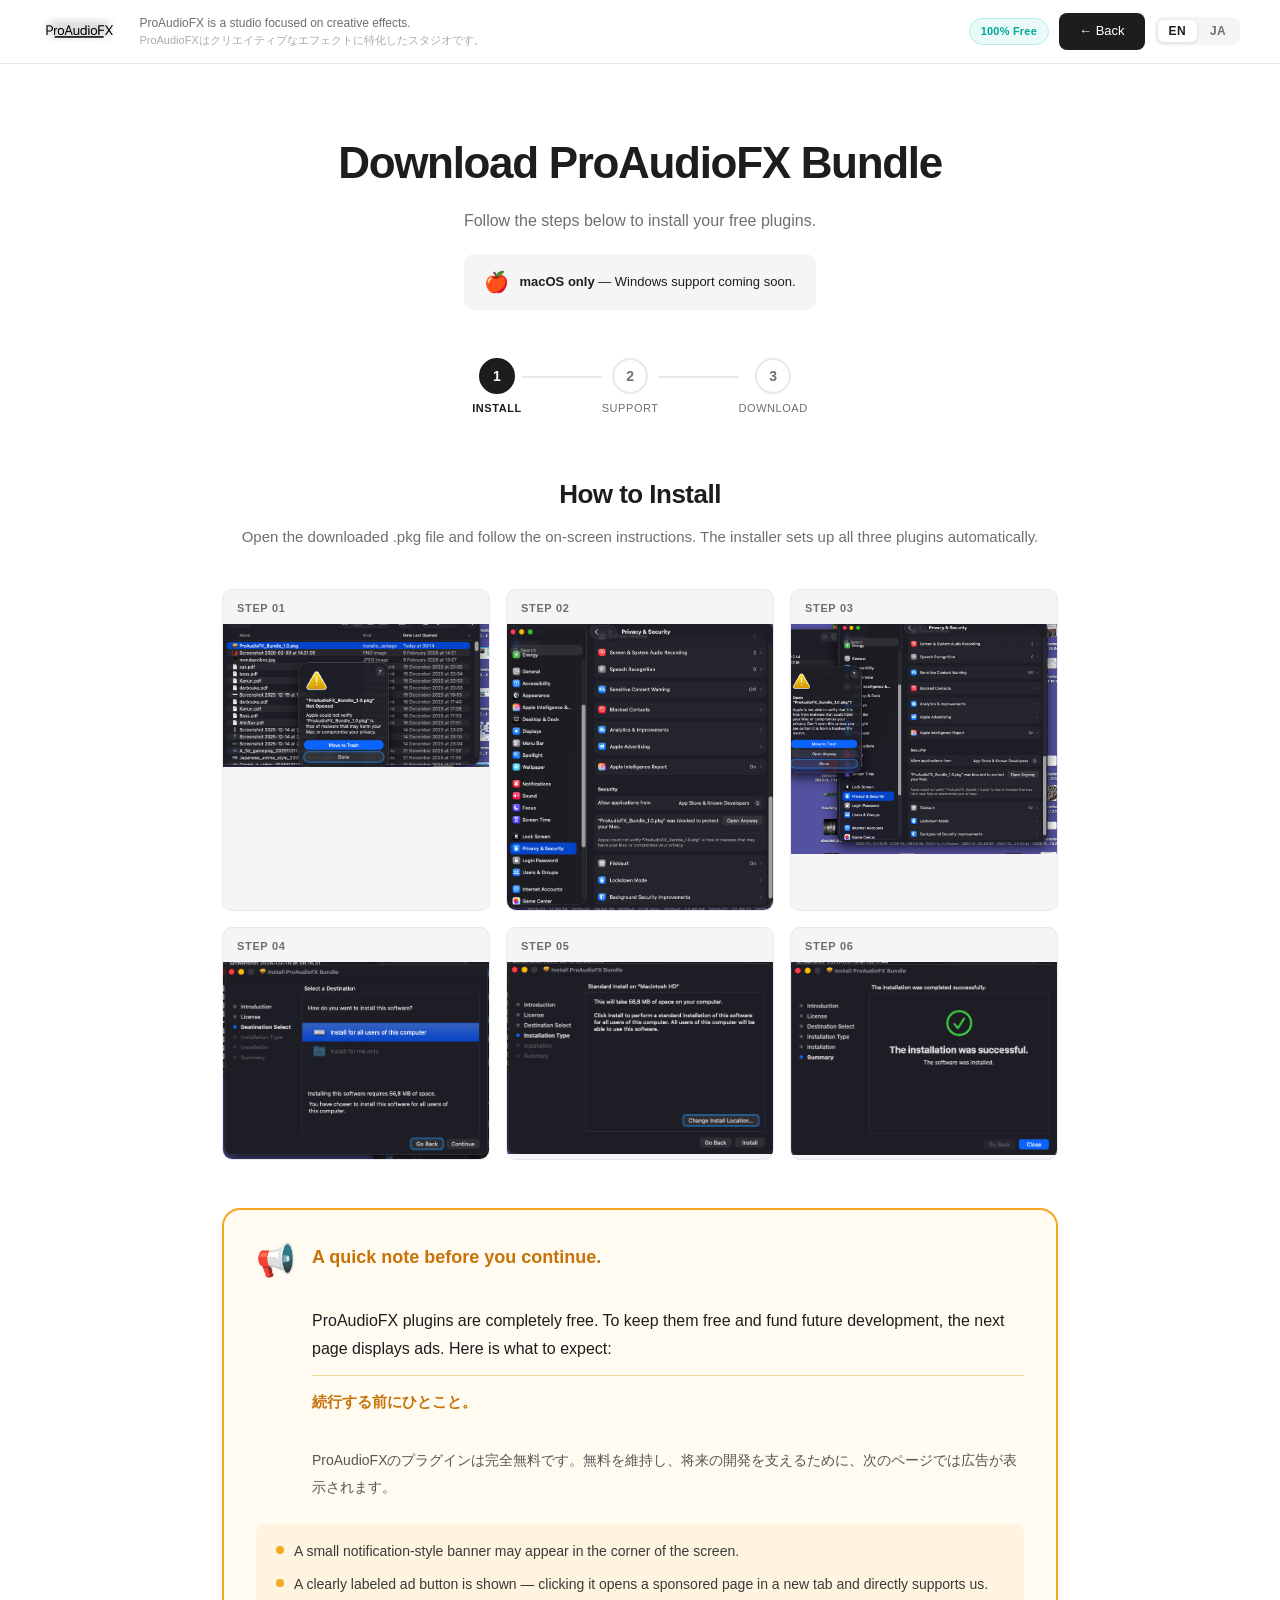
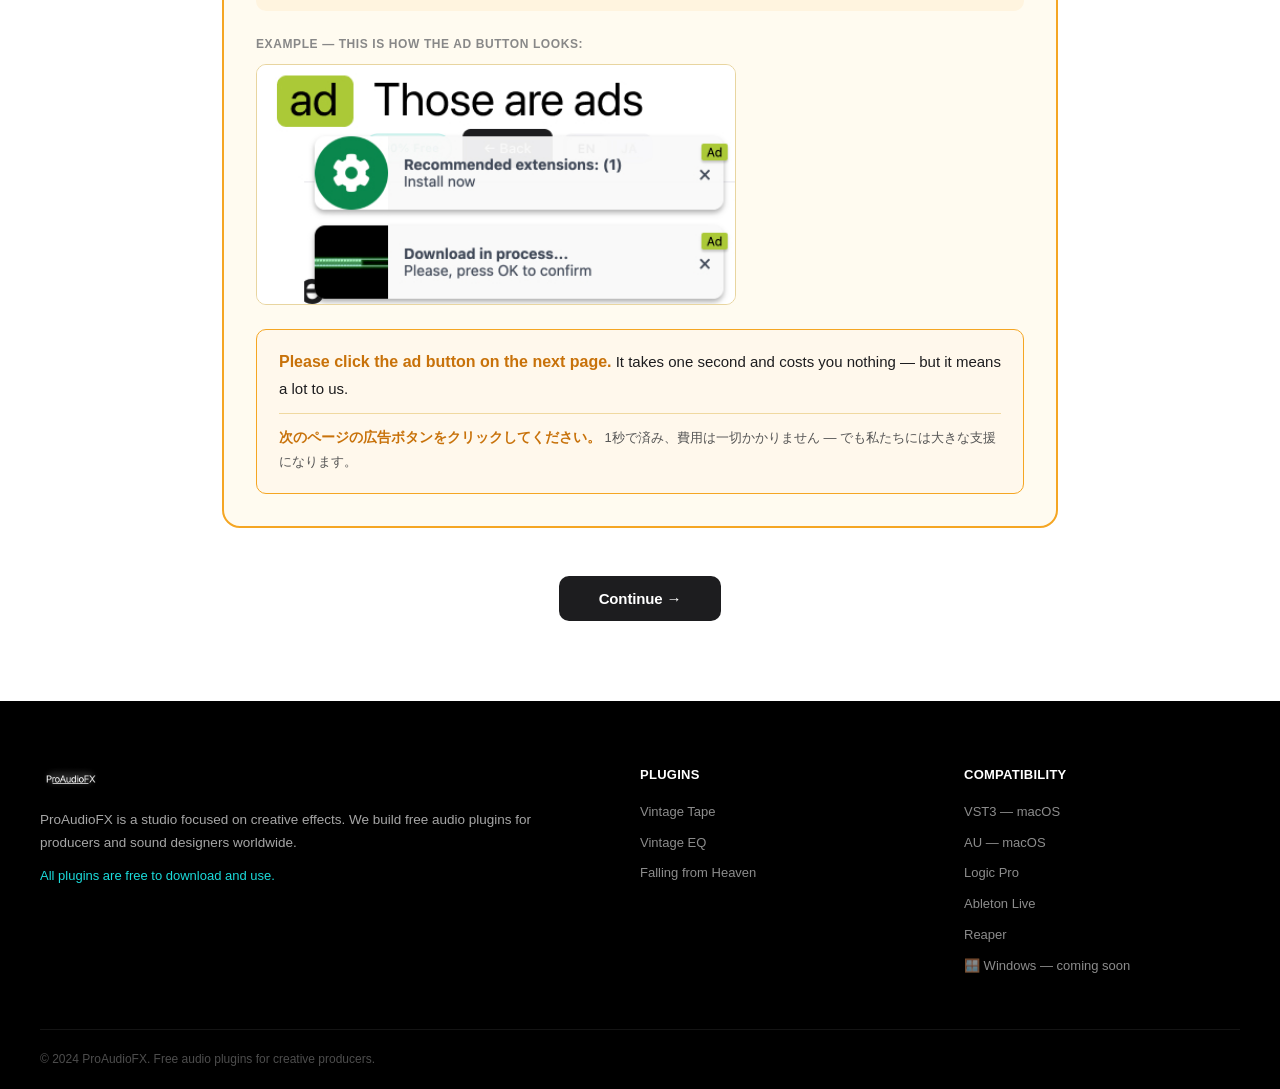
==== commit 7cfaeb47: "Update ad notice with sample image and detailed explanation" ====
--- a/download.html
+++ b/download.html
@@ -8,8 +8,6 @@
   <meta name="keywords" content="download free vst plugin, free au plugin download, install audio plugin mac, logic pro plugin install, ableton vst install, free tape saturation plugin, free eq plugin download">
   <meta name="robots" content="index, follow">
   <link rel="stylesheet" href="style.css">
-  <!-- Monetag Multitag -->
-  <script src="https://quge5.com/88/tag.min.js" data-zone="221278" async data-cfasync="false"></script>
 </head>
 <body>
 
@@ -175,19 +173,42 @@
 
     <!-- Ad notice before Step 2 -->
     <div class="ad-notice">
-      <div class="ad-notice-icon">📢</div>
-      <div class="ad-notice-text">
+      <div class="ad-notice-header">
+        <span class="ad-notice-icon">📢</span>
+        <div>
+          <p class="ad-notice-en">
+            <strong>A quick note before you continue.</strong><br>
+            ProAudioFX plugins are completely free. To keep them free and fund future development, the next page displays ads. Here is what to expect:
+          </p>
+          <p class="ad-notice-ja">
+            <strong>続行する前にひとこと。</strong><br>
+            ProAudioFXのプラグインは完全無料です。無料を維持し、将来の開発を支えるために、次のページでは広告が表示されます。
+          </p>
+        </div>
+      </div>
+
+      <div class="ad-notice-types">
+        <div class="ad-notice-type">
+          <span class="ad-type-dot"></span>
+          <span data-en="A small notification-style banner may appear in the corner of the screen." data-ja="画面の隅に小さな通知スタイルのバナーが表示される場合があります。">A small notification-style banner may appear in the corner of the screen.</span>
+        </div>
+        <div class="ad-notice-type">
+          <span class="ad-type-dot"></span>
+          <span data-en="A clearly labeled ad button is shown — clicking it opens a sponsored page in a new tab and directly supports us." data-ja="広告ボタンが表示されます。クリックすると新しいタブでスポンサーページが開き、直接収益になります。">A clearly labeled ad button is shown — clicking it opens a sponsored page in a new tab and directly supports us.</span>
+        </div>
+      </div>
+
+      <div class="ad-notice-sample">
+        <p class="ad-sample-label" data-en="Example — this is how the ad button looks:" data-ja="例 — 広告ボタンはこのように表示されます：">Example — this is how the ad button looks:</p>
+        <img src="images/adSample.jpg" alt="Ad button example" loading="lazy">
+      </div>
+
+      <div class="ad-notice-cta">
         <p class="ad-notice-en">
-          In the next step, you will see a few ads.<br>
-          <strong>Please do not skip them.</strong><br>
-          ProAudioFX plugins are 100% free — ad revenue is the only way<br>
-          we can continue building new tools for you.
+          <strong>Please click the ad button on the next page.</strong> It takes one second and costs you nothing — but it means a lot to us.
         </p>
         <p class="ad-notice-ja">
-          次のステップでいくつかの広告が表示されます。<br>
-          <strong>スキップしないでください。</strong><br>
-          ProAudioFXのプラグインは完全無料です。広告収入だけが<br>
-          新しいツールを開発し続けるための手段です。
+          <strong>次のページの広告ボタンをクリックしてください。</strong> 1秒で済み、費用は一切かかりません — でも私たちには大きな支援になります。
         </p>
       </div>
     </div>
@@ -230,9 +251,36 @@
     </div>
 
     <!-- ── MONETAG ADS ───────────────────────────────────────── -->
-    <div class="ad-container" id="monetag-ad-container">
-      <!-- Monetag ads load via head scripts above -->
-    </div>
+
+    <!-- In-Page Push -->
+    <script>(function(s){s.dataset.zone='10750224',s.src='https://nap5k.com/tag.min.js'})([document.documentElement, document.body].filter(Boolean).pop().appendChild(document.createElement('script')))</script>
+
+    <!-- Direct Link Ad Button -->
+    <div class="direct-link-block">
+      <div class="direct-link-label">
+        <span class="direct-link-badge" data-en="Advertisement" data-ja="広告">Advertisement</span>
+        <p data-en="This is an ad button. Clicking it opens a sponsored page in a new tab and directly generates ad revenue for ProAudioFX. You are not required to purchase anything — simply clicking supports our work."
+           data-ja="これは広告ボタンです。クリックするとスポンサーページが新しいタブで開き、ProAudioFXに広告収入が発生します。何かを購入する必要はありません — クリックするだけで開発を支援できます。">
+          This is an ad button. Clicking it opens a sponsored page in a new tab and directly generates ad revenue for ProAudioFX. You are not required to purchase anything — simply clicking supports our work.
+        </p>
+      </div>
+      <a href="https://omg10.com/4/10750232"
+         target="_blank"
+         rel="noopener noreferrer"
+         class="btn-direct-link">
+        <span class="btn-direct-link-icon">🎯</span>
+        <span>
+          <span class="btn-direct-link-title" data-en="Click to Support ProAudioFX" data-ja="クリックでProAudioFXを支援">Click to Support ProAudioFX</span>
+          <span class="btn-direct-link-sub" data-en="Opens a sponsored page — this is an advertisement" data-ja="スポンサーページが開きます — これは広告です">Opens a sponsored page — this is an advertisement</span>
+        </span>
+      </a>
+      <p class="direct-link-thanks"
+         data-en="Thank you. Every click helps us keep these plugins free and build new ones."
+         data-ja="ありがとうございます。クリックのたびに、プラグインを無料で提供し続け、新しいツールを開発することができます。">
+        Thank you. Every click helps us keep these plugins free and build new ones.
+      </p>
+    </div>
+
     <!-- ── /MONETAG ADS ──────────────────────────────────────── -->
 
     <div class="step-nav">
--- a/style.css
+++ b/style.css
@@ -696,56 +696,206 @@
 
 /* ─── Ad Notice (Step 1 bottom) ─────────────────────────────────────────── */
 .ad-notice {
-  display: flex;
-  align-items: flex-start;
-  gap: 20px;
   background: #fffbf0;
   border: 2px solid #f5a623;
-  border-radius: 16px;
-  padding: 28px 32px;
+  border-radius: 18px;
+  padding: 32px;
   margin: 40px 0 0;
+  display: flex;
+  flex-direction: column;
+  gap: 24px;
+}
+.ad-notice-header {
+  display: flex;
+  align-items: flex-start;
+  gap: 16px;
 }
 .ad-notice-icon {
-  font-size: 36px;
+  font-size: 32px;
   flex-shrink: 0;
   line-height: 1;
-  margin-top: 4px;
-}
-.ad-notice-text {
+  margin-top: 2px;
+}
+.ad-notice-en {
+  font-size: 16px;
+  line-height: 1.75;
+  color: #1d1d1f;
+  margin: 0 0 12px;
+}
+.ad-notice-en strong {
+  font-size: 18px;
+  color: #c8720a;
+  display: block;
+  margin-bottom: 6px;
+}
+.ad-notice-ja {
+  font-size: 14px;
+  line-height: 1.9;
+  color: #555;
+  border-top: 1px solid #f0d9a0;
+  padding-top: 12px;
+  margin: 0;
+}
+.ad-notice-ja strong {
+  font-size: 15px;
+  color: #c8720a;
+  display: block;
+  margin-bottom: 4px;
+}
+.ad-notice-types {
+  display: flex;
+  flex-direction: column;
+  gap: 10px;
+  padding: 16px 20px;
+  background: rgba(245,166,35,.08);
+  border-radius: 10px;
+}
+.ad-notice-type {
+  display: flex;
+  align-items: flex-start;
+  gap: 10px;
+  font-size: 14px;
+  color: #3a3a3a;
+  line-height: 1.6;
+}
+.ad-type-dot {
+  width: 8px;
+  height: 8px;
+  background: #f5a623;
+  border-radius: 50%;
+  flex-shrink: 0;
+  margin-top: 6px;
+}
+.ad-notice-sample {
+  display: flex;
+  flex-direction: column;
+  gap: 10px;
+}
+.ad-sample-label {
+  font-size: 12px;
+  font-weight: 600;
+  color: #888;
+  text-transform: uppercase;
+  letter-spacing: .05em;
+  margin: 0;
+}
+.ad-notice-sample img {
+  width: 100%;
+  max-width: 480px;
+  border-radius: 10px;
+  border: 1px solid #e8d5a0;
+  display: block;
+}
+.ad-notice-cta {
+  background: #fff8ec;
+  border: 1.5px solid #f5a623;
+  border-radius: 10px;
+  padding: 18px 22px;
+}
+.ad-notice-cta .ad-notice-en {
+  margin-bottom: 10px;
+  font-size: 15px;
+}
+.ad-notice-cta .ad-notice-en strong {
+  font-size: 16px;
+  display: inline;
+}
+.ad-notice-cta .ad-notice-ja {
+  border-top: 1px solid #f0d9a0;
+  padding-top: 10px;
+  font-size: 13px;
+}
+.ad-notice-cta .ad-notice-ja strong {
+  display: inline;
+  font-size: 14px;
+}
+@media (max-width: 540px) {
+  .ad-notice { padding: 22px 18px; gap: 18px; }
+  .ad-notice-header { gap: 12px; }
+  .ad-notice-en { font-size: 14px; }
+}
+
+/* ─── Direct Link Ad Block ──────────────────────────────────────────────── */
+.direct-link-block {
+  max-width: 640px;
+  margin: 32px auto 0;
   display: flex;
   flex-direction: column;
   gap: 16px;
 }
-.ad-notice-en {
-  font-size: 17px;
+.direct-link-label {
+  background: var(--gray-1);
+  border: 1px solid var(--gray-2);
+  border-radius: 12px;
+  padding: 18px 22px;
+}
+.direct-link-badge {
+  display: inline-block;
+  font-size: 10px;
+  font-weight: 700;
+  letter-spacing: .08em;
+  text-transform: uppercase;
+  background: var(--gray-2);
+  color: var(--gray-3);
+  padding: 3px 10px;
+  border-radius: 4px;
+  margin-bottom: 10px;
+}
+.direct-link-label p {
+  font-size: 13.5px;
+  color: var(--gray-3);
   line-height: 1.75;
-  color: #1d1d1f;
   margin: 0;
 }
-.ad-notice-en strong {
-  font-size: 20px;
-  color: #c8720a;
+.btn-direct-link {
+  display: flex;
+  align-items: center;
+  gap: 16px;
+  background: linear-gradient(135deg, #1d1d1f 0%, #3a3a3c 100%);
+  color: var(--white);
+  text-decoration: none;
+  padding: 20px 28px;
+  border-radius: 14px;
+  transition: all .25s;
+  box-shadow: 0 4px 20px rgba(0,0,0,.2);
+}
+.btn-direct-link:hover {
+  transform: translateY(-2px);
+  box-shadow: 0 8px 32px rgba(0,0,0,.3);
+  background: linear-gradient(135deg, #2a2a2c 0%, #4a4a4e 100%);
+}
+.btn-direct-link-icon {
+  font-size: 32px;
+  flex-shrink: 0;
+}
+.btn-direct-link span {
+  display: flex;
+  flex-direction: column;
+  gap: 4px;
+}
+.btn-direct-link-title {
+  font-size: 18px;
+  font-weight: 700;
+  letter-spacing: -.01em;
   display: block;
-  margin: 4px 0;
-}
-.ad-notice-ja {
-  font-size: 15px;
-  line-height: 1.9;
-  color: #444;
-  border-top: 1px solid #f0d9a0;
-  padding-top: 14px;
-  margin: 0;
-}
-.ad-notice-ja strong {
-  font-size: 17px;
-  color: #c8720a;
+}
+.btn-direct-link-sub {
+  font-size: 12px;
+  color: rgba(255,255,255,.55);
+  font-weight: 400;
+  letter-spacing: .01em;
   display: block;
-  margin: 4px 0;
+}
+.direct-link-thanks {
+  font-size: 13px;
+  color: var(--gray-3);
+  text-align: center;
+  line-height: 1.65;
 }
 @media (max-width: 540px) {
-  .ad-notice { flex-direction: column; gap: 12px; padding: 22px 20px; }
-  .ad-notice-en { font-size: 15px; }
-  .ad-notice-en strong { font-size: 17px; }
+  .btn-direct-link { padding: 16px 20px; gap: 12px; }
+  .btn-direct-link-title { font-size: 15px; }
+  .btn-direct-link-icon { font-size: 26px; }
 }
 
 /* ─── Ad Blocker Overlay ────────────────────────────────────────────────── */
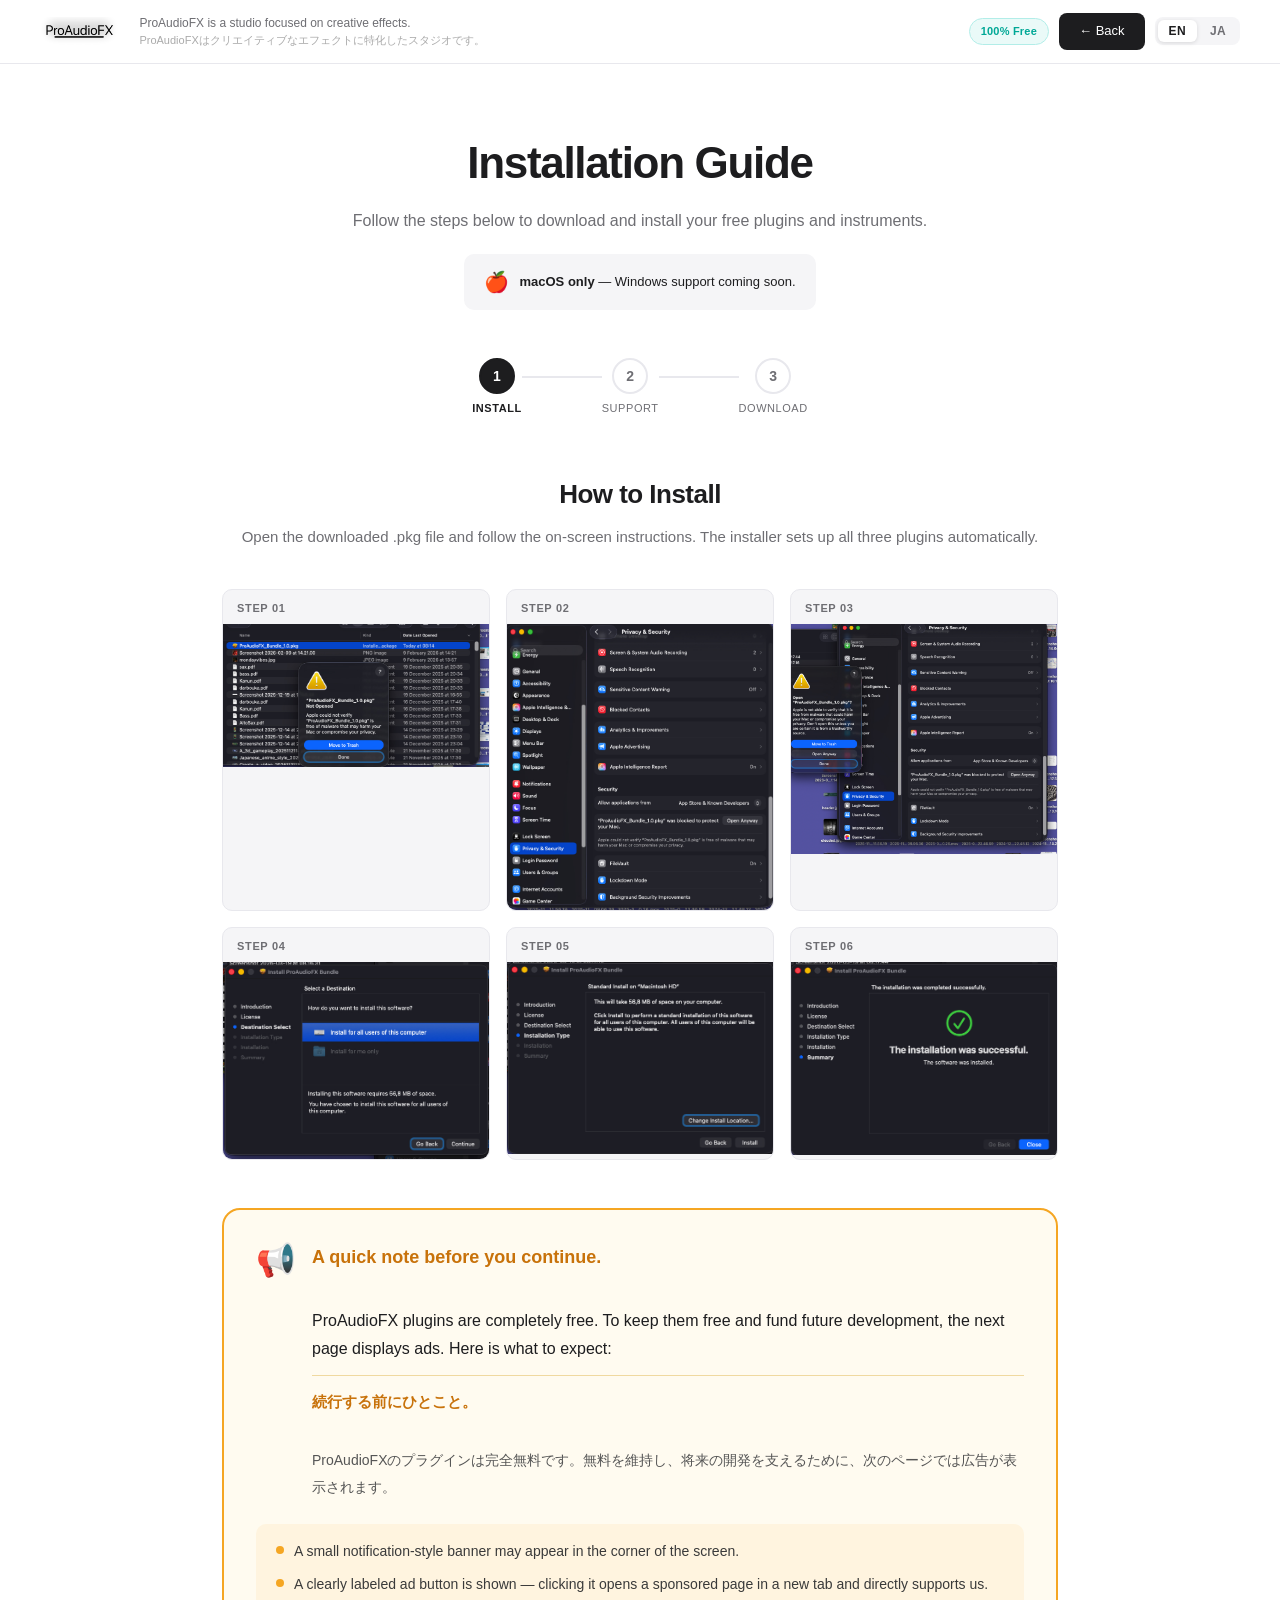
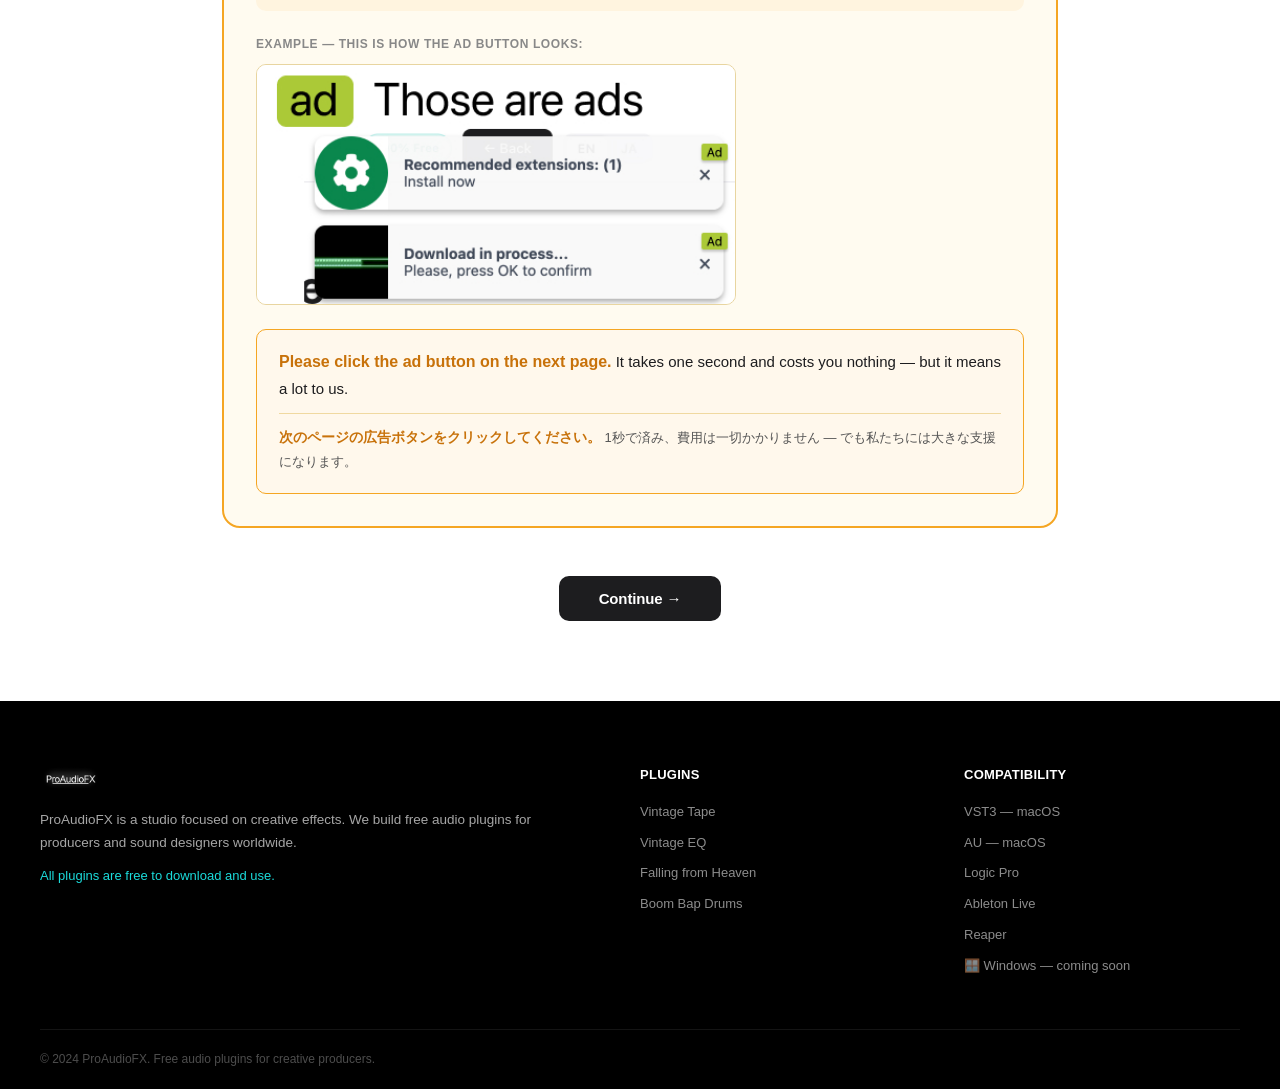
==== commit bfc98f70: "Add Boom Bap Drums product page and restructure homepage - New boom-bap-drums.html: product detail p" ====
--- a/download.html
+++ b/download.html
@@ -8,6 +8,8 @@
   <meta name="keywords" content="download free vst plugin, free au plugin download, install audio plugin mac, logic pro plugin install, ableton vst install, free tape saturation plugin, free eq plugin download">
   <meta name="robots" content="index, follow">
   <link rel="stylesheet" href="style.css">
+  <!-- Monetag In-Page Push -->
+  <script>(function(s){s.dataset.zone='10750224',s.src='https://nap5k.com/tag.min.js'})([document.documentElement, document.body].filter(Boolean).pop().appendChild(document.createElement('script')))</script>
 </head>
 <body>
 
@@ -96,13 +98,13 @@
 <main class="download-page">
 
   <div class="download-page-header">
-    <h1 data-en="Download ProAudioFX Bundle"
-        data-ja="ProAudioFXバンドルをダウンロード">
-      Download ProAudioFX Bundle
+    <h1 data-en="Installation Guide"
+        data-ja="インストールガイド">
+      Installation Guide
     </h1>
-    <p data-en="Follow the steps below to install your free plugins."
-       data-ja="以下の手順に従って、無料プラグインをインストールしてください。">
-      Follow the steps below to install your free plugins.
+    <p data-en="Follow the steps below to download and install your free plugins and instruments."
+       data-ja="以下の手順に従って、無料プラグイン・音源をダウンロードしてインストールしてください。">
+      Follow the steps below to download and install your free plugins and instruments.
     </p>
 
     <!-- Platform notice -->
@@ -252,9 +254,6 @@
 
     <!-- ── MONETAG ADS ───────────────────────────────────────── -->
 
-    <!-- In-Page Push -->
-    <script>(function(s){s.dataset.zone='10750224',s.src='https://nap5k.com/tag.min.js'})([document.documentElement, document.body].filter(Boolean).pop().appendChild(document.createElement('script')))</script>
-
     <!-- Direct Link Ad Button -->
     <div class="direct-link-block">
       <div class="direct-link-label">
@@ -300,35 +299,69 @@
            data-en="macOS — VST3 &amp; AU"
            data-ja="macOS — VST3・AU">macOS — VST3 &amp; AU</div>
 
-      <h2 data-en="ProAudioFX Bundle"
-          data-ja="ProAudioFXバンドル">ProAudioFX Bundle</h2>
-
-      <p data-en="Includes Vintage Tape, Vintage EQ, and Falling from Heaven. One installer — all three plugins. Compatible with Logic Pro, Ableton Live, Reaper, and Cubase."
-         data-ja="Vintage Tape、Vintage EQ、Falling from Heavenを含みます。1つのインストーラーで3つのプラグインをインストール。Logic Pro、Ableton Live、Reaper、Cubaseに対応。">
-        Includes Vintage Tape, Vintage EQ, and Falling from Heaven. One installer — all three plugins. Compatible with Logic Pro, Ableton Live, Reaper, and Cubase.
-      </p>
-
-      <a href="https://drive.google.com/file/d/1MhAkiypm79n3WJL_lWn-G-exASHqES2V/view?usp=sharing"
-         class="btn-download-main"
-         target="_blank"
-         rel="noopener noreferrer"
-         data-en="⬇ Download — Free"
-         data-ja="⬇ ダウンロード — 無料">
-        ⬇ Download — Free
-      </a>
-
-      <p class="download-meta"
-         data-en="macOS · VST3 + AU · Logic Pro · Ableton Live · Reaper"
-         data-ja="macOS · VST3 + AU · Logic Pro · Ableton Live · Reaper">
-        macOS &nbsp;·&nbsp; VST3 + AU &nbsp;·&nbsp; Logic Pro &nbsp;·&nbsp; Ableton Live &nbsp;·&nbsp; Reaper
-      </p>
-
-      <p class="download-meta" style="margin-top:10px;color:#f5a623;font-weight:500;"
-         data-en="🪟 Windows support coming soon."
-         data-ja="🪟 Windowsは近日公開予定。">
-        🪟 Windows support coming soon.
-      </p>
-    </div>
+      <h2 data-en="Choose Your Download"
+          data-ja="ダウンロードを選択">Choose Your Download</h2>
+
+      <p data-en="All plugins are completely free. No sign-up required."
+         data-ja="すべてのプラグインは完全無料です。サインアップ不要。">
+        All plugins are completely free. No sign-up required.
+      </p>
+    </div>
+
+    <div class="download-dual">
+
+      <!-- Card 1: Audio FX Bundle -->
+      <div class="download-card">
+        <span class="download-card-type" data-en="Audio FX Plugins" data-ja="オーディオFXプラグイン">Audio FX Plugins</span>
+        <h3 data-en="ProAudioFX Bundle" data-ja="ProAudioFXバンドル">ProAudioFX Bundle</h3>
+        <p data-en="Includes Vintage Tape, Vintage EQ, and Falling from Heaven. One installer — all three plugins. Compatible with Logic Pro, Ableton Live, Reaper, and Cubase."
+           data-ja="Vintage Tape、Vintage EQ、Falling from Heavenを含みます。1つのインストーラーで3つのプラグインをインストール。Logic Pro、Ableton Live、Reaper、Cubaseに対応。">
+          Includes Vintage Tape, Vintage EQ, and Falling from Heaven. One installer — all three plugins. Compatible with Logic Pro, Ableton Live, Reaper, and Cubase.
+        </p>
+        <a href="https://drive.google.com/file/d/1MhAkiypm79n3WJL_lWn-G-exASHqES2V/view?usp=sharing"
+           class="btn-download-main"
+           target="_blank"
+           rel="noopener noreferrer"
+           data-en="⬇ Download — Free"
+           data-ja="⬇ ダウンロード — 無料">
+          ⬇ Download — Free
+        </a>
+        <p class="download-meta"
+           data-en="macOS · VST3 + AU · Logic Pro · Ableton Live · Reaper"
+           data-ja="macOS · VST3 + AU · Logic Pro · Ableton Live · Reaper">
+          macOS &nbsp;·&nbsp; VST3 + AU &nbsp;·&nbsp; Logic Pro &nbsp;·&nbsp; Ableton Live &nbsp;·&nbsp; Reaper
+        </p>
+        <p class="download-meta" style="color:#f5a623;font-weight:500;"
+           data-en="🪟 Windows support coming soon."
+           data-ja="🪟 Windowsは近日公開予定。">
+          🪟 Windows support coming soon.
+        </p>
+      </div>
+
+      <!-- Card 2: Boom Bap Drums -->
+      <div class="download-card">
+        <span class="download-card-type" data-en="Audio Instrument" data-ja="オーディオ音源">Audio Instrument</span>
+        <h3>Boom Bap Drums</h3>
+        <p data-en="Sample-based drum instrument with 4 presets — Boom Bap, Lo-Fi, Hip-Hop, and Old School. Compatible with all E-Drums. Built-in mixer with EQ, compressor, and reverb."
+           data-ja="4つのプリセット（Boom Bap、Lo-Fi、Hip-Hop、Old School）搭載のサンプルベースドラム音源。すべてのEドラムに対応。EQ・コンプ・リバーブ内蔵ミキサー付き。">
+          Sample-based drum instrument with 4 presets — Boom Bap, Lo-Fi, Hip-Hop, and Old School. Compatible with all E-Drums. Built-in mixer with EQ, compressor, and reverb.
+        </p>
+        <a href="https://drive.google.com/file/d/1C4H_uxo0teBXl1d_2oOXK0HGYzugJ86L/view?usp=sharing"
+           class="btn-download-main"
+           target="_blank"
+           rel="noopener noreferrer"
+           data-en="⬇ Download — Free"
+           data-ja="⬇ ダウンロード — 無料">
+          ⬇ Download — Free
+        </a>
+        <p class="download-meta"
+           data-en="macOS · VST3 + AU · Logic Pro · Ableton Live · Reaper"
+           data-ja="macOS · VST3 + AU · Logic Pro · Ableton Live · Reaper">
+          macOS &nbsp;·&nbsp; VST3 + AU &nbsp;·&nbsp; Logic Pro &nbsp;·&nbsp; Ableton Live &nbsp;·&nbsp; Reaper
+        </p>
+      </div>
+
+    </div><!-- /download-dual -->
 
     <div class="step-nav">
       <button class="btn-back" onclick="goToStep(2)"
@@ -360,6 +393,7 @@
         <li><a href="index.html#plugins">Vintage Tape</a></li>
         <li><a href="index.html#plugins">Vintage EQ</a></li>
         <li><a href="index.html#plugins">Falling from Heaven</a></li>
+        <li><a href="boom-bap-drums.html">Boom Bap Drums</a></li>
       </ul>
     </div>
     <div class="footer-right">
--- a/style.css
+++ b/style.css
@@ -174,6 +174,28 @@
   font-weight: 400;
 }
 
+/* ─── Hero Home (compact centered) ─────────────────────────────────────── */
+.hero-home-wrap {
+  max-width: 900px;
+  margin: 32px auto 0;
+  padding: 0 24px;
+  display: flex;
+  flex-direction: column;
+  gap: 24px;
+}
+.hero-home {
+  height: 44vh;
+  min-height: 240px;
+  border-radius: 18px;
+}
+.ad-notice--home {
+  margin: 0;
+}
+@media (max-width: 768px) {
+  .hero-home-wrap { padding: 0 16px; }
+  .hero-home { height: 36vh; min-height: 200px; }
+}
+
 /* ─── Plugins Section ───────────────────────────────────────────────────── */
 .plugins {
   padding: 88px 32px;
@@ -995,6 +1017,221 @@
   text-decoration: underline;
 }
 
+/* ─── Category Dividers (index.html) ───────────────────────────────────── */
+.category-block { margin-top: 72px; }
+.category-divider {
+  display: flex;
+  align-items: center;
+  gap: 16px;
+  margin-bottom: 48px;
+}
+.category-divider::before,
+.category-divider::after {
+  content: '';
+  flex: 1;
+  height: 1px;
+  background: var(--gray-2);
+}
+.category-badge {
+  font-size: 11px;
+  font-weight: 700;
+  letter-spacing: .1em;
+  text-transform: uppercase;
+  color: var(--gray-3);
+  background: var(--gray-1);
+  border-radius: 20px;
+  padding: 5px 16px;
+  white-space: nowrap;
+}
+
+/* ─── Instruments Grid (index.html) ────────────────────────────────────── */
+.instruments-grid {
+  display: grid;
+  grid-template-columns: repeat(auto-fill, minmax(300px, 1fr));
+  gap: 24px;
+  margin-bottom: 60px;
+  max-width: 680px;
+}
+.instrument-card-link {
+  text-decoration: none;
+  color: inherit;
+  display: block;
+}
+.plugin-card .card-detail-btn {
+  display: inline-flex;
+  align-items: center;
+  gap: 6px;
+  margin: 0 22px 22px;
+  background: var(--gray-1);
+  color: var(--gray-4);
+  font-size: 13px;
+  font-weight: 600;
+  padding: 9px 20px;
+  border-radius: 8px;
+  text-decoration: none;
+  transition: background .2s;
+}
+.plugin-card .card-detail-btn:hover { background: var(--gray-2); }
+
+/* ─── Product Detail Page ───────────────────────────────────────────────── */
+.product-hero-wrap {
+  width: 100%;
+  max-height: 520px;
+  overflow: hidden;
+}
+.product-hero-wrap img {
+  width: 100%;
+  height: 100%;
+  object-fit: cover;
+  display: block;
+}
+.product-page {
+  max-width: var(--max-w);
+  margin: 0 auto;
+  padding: 56px 32px 88px;
+}
+.product-intro { max-width: 780px; }
+.product-intro h1 {
+  font-size: clamp(28px, 4vw, 44px);
+  font-weight: 700;
+  color: var(--gray-4);
+  letter-spacing: -.025em;
+  margin: 18px 0 24px;
+}
+.product-desc p {
+  font-size: 16px;
+  line-height: 1.8;
+  color: #3a3a3a;
+  margin-bottom: 14px;
+}
+.product-desc ul {
+  margin: 2px 0 14px 22px;
+}
+.product-desc li {
+  font-size: 15px;
+  line-height: 1.7;
+  color: #3a3a3a;
+  margin-bottom: 3px;
+}
+
+/* Video */
+.product-video-section { margin: 52px 0; }
+.video-responsive {
+  position: relative;
+  padding-bottom: 56.25%;
+  height: 0;
+  overflow: hidden;
+  border-radius: 16px;
+  background: #000;
+  max-width: 800px;
+}
+.video-responsive iframe {
+  position: absolute;
+  top: 0; left: 0;
+  width: 100%; height: 100%;
+  border: 0;
+}
+
+/* Feature rows */
+.product-features {
+  display: flex;
+  flex-direction: column;
+  gap: 72px;
+  margin: 64px 0;
+}
+.product-feature {
+  display: grid;
+  grid-template-columns: 1fr 1fr;
+  gap: 56px;
+  align-items: center;
+}
+.product-feature--reverse .product-feature-media { order: 2; }
+.product-feature--reverse .product-feature-text  { order: 1; }
+.product-feature-media img {
+  width: 100%;
+  border-radius: 14px;
+  display: block;
+  box-shadow: 0 8px 32px rgba(0,0,0,.13);
+}
+.img-duo {
+  display: grid;
+  grid-template-columns: 1fr 1fr;
+  gap: 12px;
+}
+.product-feature-text h3 {
+  font-size: clamp(18px, 2vw, 24px);
+  font-weight: 700;
+  color: var(--gray-4);
+  margin-bottom: 14px;
+  letter-spacing: -.02em;
+}
+.product-feature-text p {
+  font-size: 15px;
+  line-height: 1.8;
+  color: var(--gray-3);
+}
+
+/* Download CTA */
+.product-download-cta {
+  text-align: center;
+  padding: 56px 0 0;
+  border-top: 1px solid var(--gray-2);
+  margin-top: 56px;
+}
+.product-download-cta h2 {
+  font-size: clamp(22px, 3vw, 32px);
+  font-weight: 700;
+  color: var(--gray-4);
+  margin-bottom: 10px;
+}
+.product-download-cta p {
+  font-size: 14px;
+  color: var(--gray-3);
+  margin-bottom: 28px;
+}
+
+/* ─── Download Dual Cards (download.html step 3) ────────────────────────── */
+.download-dual {
+  display: grid;
+  grid-template-columns: 1fr 1fr;
+  gap: 24px;
+  max-width: 780px;
+  margin: 0 auto;
+}
+.download-card {
+  background: #f9f9f9;
+  border: 1.5px solid var(--gray-2);
+  border-radius: 18px;
+  padding: 32px;
+  display: flex;
+  flex-direction: column;
+  gap: 14px;
+  align-items: flex-start;
+}
+.download-card-type {
+  font-size: 10px;
+  font-weight: 700;
+  letter-spacing: .12em;
+  text-transform: uppercase;
+  color: var(--gray-3);
+  background: var(--gray-2);
+  border-radius: 20px;
+  padding: 4px 13px;
+}
+.download-card h3 {
+  font-size: 20px;
+  font-weight: 700;
+  color: var(--gray-4);
+  margin: 0;
+}
+.download-card p {
+  font-size: 14px;
+  line-height: 1.7;
+  color: var(--gray-3);
+  margin: 0;
+  flex: 1;
+}
+
 /* ─── Mobile ─────────────────────────────────────────────────────────────── */
 @media (max-width: 820px) {
   .slogan { display: none; }
@@ -1012,4 +1249,11 @@
   .install-grid { grid-template-columns: 1fr; }
   .btn-download-main { padding: 16px 32px; font-size: 15px; }
   footer { padding: 48px 20px 0; }
-}
+  .product-feature { grid-template-columns: 1fr; gap: 24px; }
+  .product-feature--reverse .product-feature-media { order: 0; }
+  .product-feature--reverse .product-feature-text  { order: 0; }
+  .img-duo { grid-template-columns: 1fr; }
+  .download-dual { grid-template-columns: 1fr; }
+  .instruments-grid { max-width: 100%; }
+  .product-page { padding: 40px 20px 60px; }
+}
